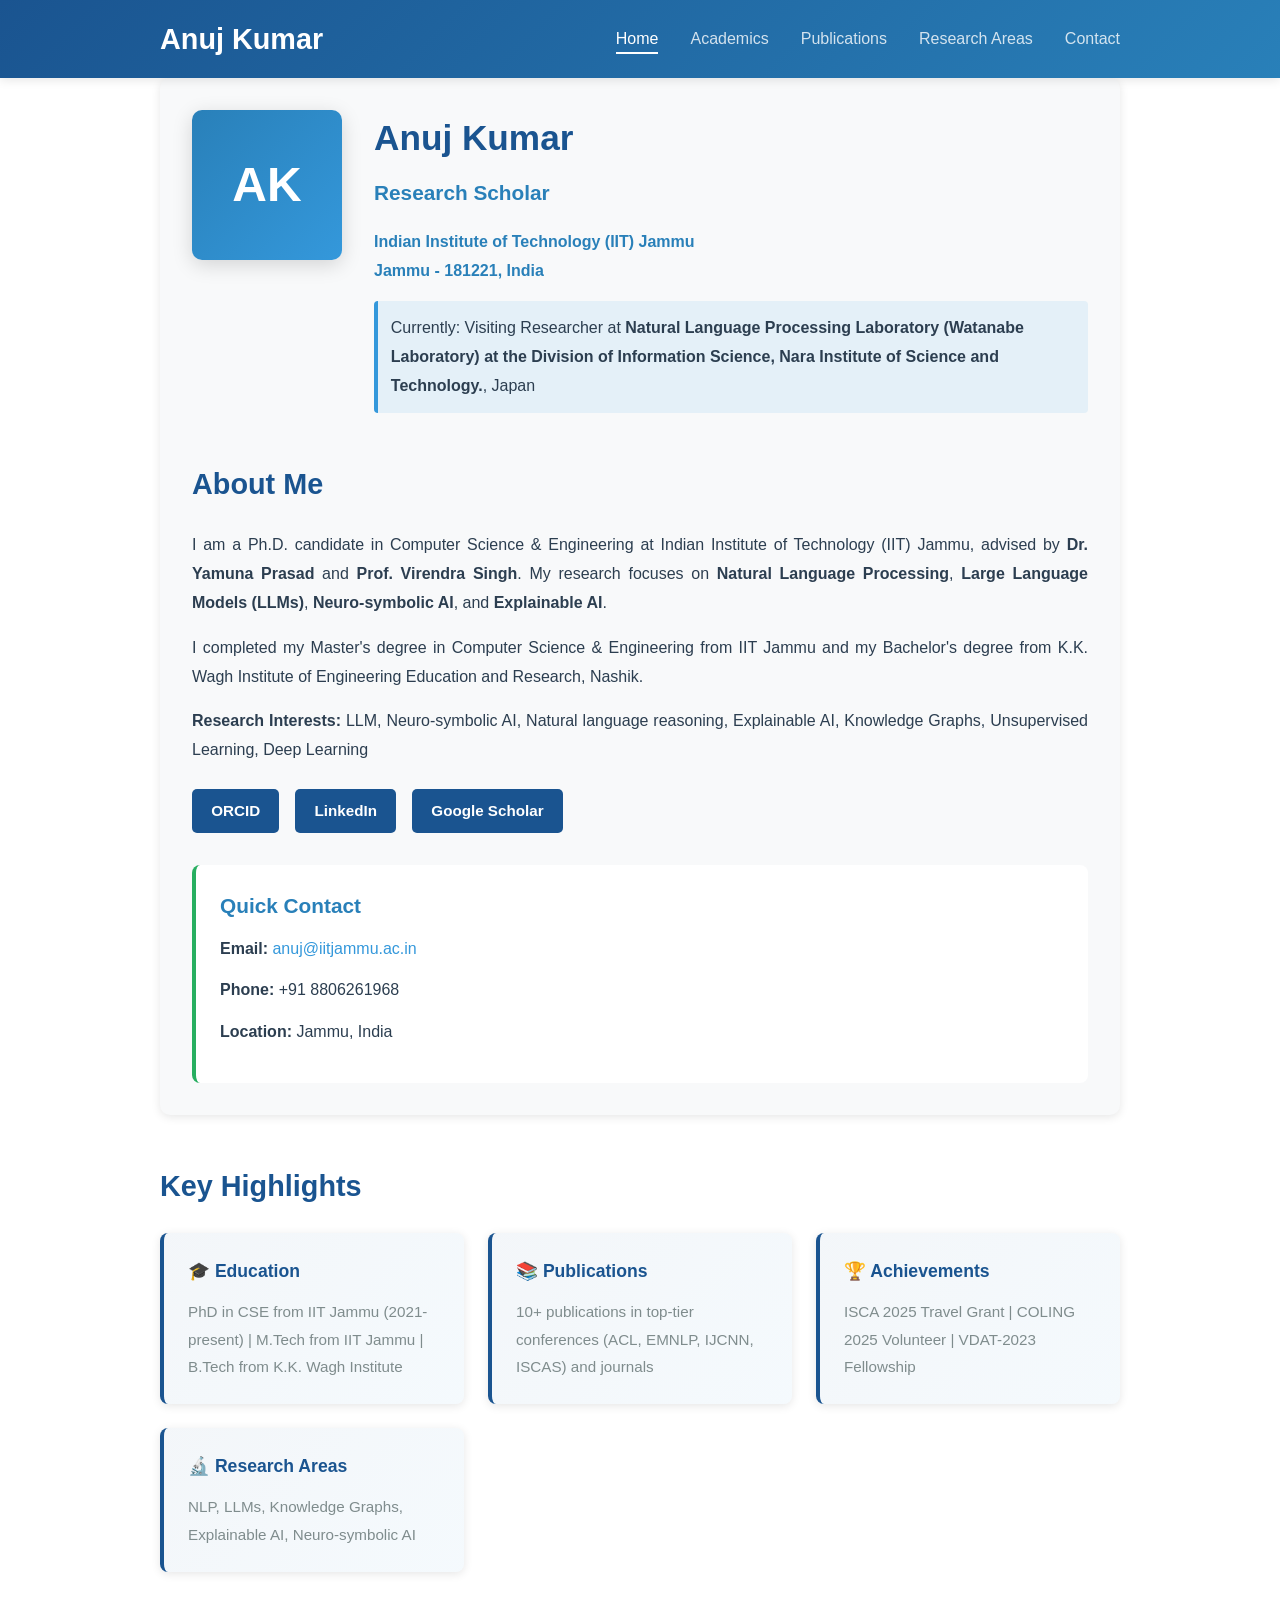
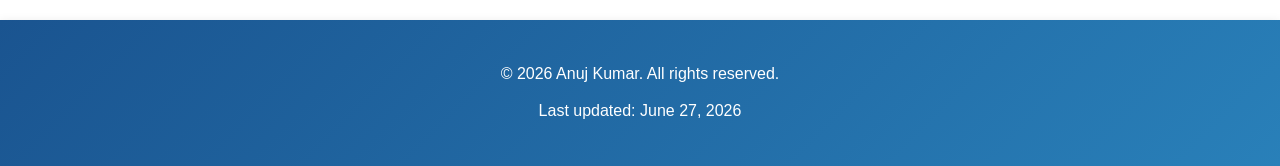
==== index.html @ 4290df76 "Rename nav labels and redesign Research Areas page with descriptive content - Rename Education → Aca" ====
<!DOCTYPE html>
<html lang="en">
<head>
    <meta charset="UTF-8">
    <meta name="viewport" content="width=device-width, initial-scale=1.0">
    <title>Anuj Kumar - Academic Portfolio</title>
    <link rel="stylesheet" href="style.css">
</head>
<body>
    <!-- Navigation -->
    <nav class="navbar">
        <div class="container">
            <div class="logo">Anuj Kumar</div>
            <ul class="nav-menu">
                <li><a href="index.html" class="active">Home</a></li>
                <li><a href="education.html">Academics</a></li>
                <li><a href="research.html">Publications</a></li>
                <li><a href="skills.html">Research Areas</a></li>
                <li><a href="contact.html">Contact</a></li>
            </ul>
            <div class="hamburger">
                <span></span>
                <span></span>
                <span></span>
            </div>
        </div>
    </nav>

    <!-- Main Content -->
    <main class="container">
        <section class="profile-section">
            <div class="profile-header">
                <div class="profile-image">
                    <div class="avatar-placeholder">AK</div>
                </div>
                <div class="profile-info">
                    <h1>Anuj Kumar</h1>
                    <p class="title">Research Scholar</p>
                    <p class="institution">
                        <strong>Indian Institute of Technology (IIT) Jammu</strong><br>
                        Jammu - 181221, India
                    </p>
                    <p class="current-position">
                        Currently: Visiting Researcher at <strong>Natural Language Processing Laboratory (Watanabe Laboratory) at the Division of Information Science, Nara Institute of Science and Technology.</strong>, Japan
                    </p>
                </div>
            </div>

            <div class="profile-bio">
                <h2>About Me</h2>
                <p>I am a Ph.D. candidate in Computer Science & Engineering at Indian Institute of Technology (IIT) Jammu, advised by <strong>Dr. Yamuna Prasad</strong> and <strong>Prof. Virendra Singh</strong>. My research focuses on <strong>Natural Language Processing</strong>, <strong>Large Language Models (LLMs)</strong>, <strong>Neuro-symbolic AI</strong>, and <strong>Explainable AI</strong>.</p>

                <p>I completed my Master's degree in Computer Science & Engineering from IIT Jammu and my Bachelor's degree from K.K. Wagh Institute of Engineering Education and Research, Nashik.</p>

                <p><strong>Research Interests:</strong> LLM, Neuro-symbolic AI, Natural language reasoning, Explainable AI, Knowledge Graphs, Unsupervised Learning, Deep Learning</p>

                <div class="social-links">
                    <a href="https://orcid.org/0000-0002-1785-370X" target="_blank" class="btn-link">
                        <strong>ORCID</strong>
                    </a>
                    <a href="https://www.linkedin.com/in/anujswami" target="_blank" class="btn-link">
                        <strong>LinkedIn</strong>
                    </a>
                    <a href="https://scholar.google.com/citations?view_op=list_works&hl=en&user=Bb7oU5AAAAAJ" target="_blank" class="btn-link">
                        <strong>Google Scholar</strong>
                    </a>
                </div>
            </div>

            <div class="contact-info">
                <h3>Quick Contact</h3>
                <p><strong>Email:</strong> <a href="mailto:anuj@iitjammu.ac.in">anuj@iitjammu.ac.in</a></p>
                <p><strong>Phone:</strong> +91 8806261968</p>
                <p><strong>Location:</strong> Jammu, India</p>
            </div>
        </section>

        <section class="highlights">
            <h2>Key Highlights</h2>
            <div class="highlight-grid">
                <div class="highlight-card">
                    <h4>🎓 Education</h4>
                    <p>PhD in CSE from IIT Jammu (2021-present) | M.Tech from IIT Jammu | B.Tech from K.K. Wagh Institute</p>
                </div>
                <div class="highlight-card">
                    <h4>📚 Publications</h4>
                    <p>10+ publications in top-tier conferences (ACL, EMNLP, IJCNN, ISCAS) and journals</p>
                </div>
                <div class="highlight-card">
                    <h4>🏆 Achievements</h4>
                    <p>ISCA 2025 Travel Grant | COLING 2025 Volunteer | VDAT-2023 Fellowship</p>
                </div>
                <div class="highlight-card">
                    <h4>🔬 Research Areas</h4>
                    <p>NLP, LLMs, Knowledge Graphs, Explainable AI, Neuro-symbolic AI</p>
                </div>
            </div>
        </section>
    </main>

    <!-- Footer -->
    <footer class="footer">
        <div class="container">
            <p>&copy; 2026 Anuj Kumar. All rights reserved.</p>
            <p>Last updated: June 27, 2026</p>
        </div>
    </footer>

    <script src="script.js"></script>
</body>
</html>
---- style.css ----
* {
    margin: 0;
    padding: 0;
    box-sizing: border-box;
}

:root {
    --primary-color: #1a5490;
    --secondary-color: #2980b9;
    --accent-color: #3498db;
    --success-color: #27ae60;
    --danger-color: #e74c3c;
    --light-bg: #f8f9fa;
    --border-color: #dee2e6;
    --text-dark: #2c3e50;
    --text-light: #7f8c8d;
    --shadow: 0 2px 10px rgba(0, 0, 0, 0.1);
    --shadow-lg: 0 5px 20px rgba(0, 0, 0, 0.15);
}

body {
    font-family: 'Segoe UI', Tahoma, Geneva, Verdana, sans-serif;
    line-height: 1.6;
    color: var(--text-dark);
    background-color: #ffffff;
}

.container {
    max-width: 1000px;
    margin: 0 auto;
    padding: 0 20px;
}

/* Navbar */
.navbar {
    background: linear-gradient(135deg, var(--primary-color), var(--secondary-color));
    color: white;
    padding: 1rem 0;
    box-shadow: var(--shadow);
    position: sticky;
    top: 0;
    z-index: 100;
}

.navbar .container {
    display: flex;
    justify-content: space-between;
    align-items: center;
}

.logo {
    font-size: 1.8rem;
    font-weight: bold;
    color: white;
    cursor: pointer;
}

.nav-menu {
    display: flex;
    list-style: none;
    gap: 2rem;
}

.nav-menu a {
    color: rgba(255, 255, 255, 0.8);
    text-decoration: none;
    transition: color 0.3s ease;
    font-weight: 500;
}

.nav-menu a:hover,
.nav-menu a.active {
    color: white;
    border-bottom: 2px solid white;
    padding-bottom: 0.3rem;
}

.hamburger {
    display: none;
    flex-direction: column;
    cursor: pointer;
}

.hamburger span {
    width: 25px;
    height: 3px;
    background: white;
    margin: 5px 0;
    transition: 0.3s;
}

/* Main Content */
main {
    padding: 3rem 0;
    min-height: 70vh;
}

h1 {
    font-size: 2.5rem;
    margin-bottom: 2rem;
    color: var(--primary-color);
    border-bottom: 3px solid var(--accent-color);
    padding-bottom: 1rem;
}

h2 {
    font-size: 1.8rem;
    margin: 2rem 0 1.5rem;
    color: var(--primary-color);
}

h3 {
    font-size: 1.3rem;
    color: var(--secondary-color);
    margin: 1rem 0 0.5rem;
}

p {
    margin: 0.8rem 0;
    line-height: 1.8;
}

/* Profile Section */
.profile-section {
    background: var(--light-bg);
    padding: 2rem;
    border-radius: 10px;
    margin-bottom: 2rem;
    box-shadow: var(--shadow);
}

.profile-header {
    display: flex;
    gap: 2rem;
    align-items: flex-start;
    margin-bottom: 2rem;
}

.profile-image {
    flex-shrink: 0;
}

.avatar-placeholder {
    width: 150px;
    height: 150px;
    background: linear-gradient(135deg, var(--secondary-color), var(--accent-color));
    border-radius: 10px;
    display: flex;
    align-items: center;
    justify-content: center;
    color: white;
    font-size: 3rem;
    font-weight: bold;
    box-shadow: var(--shadow-lg);
}

.profile-info {
    flex: 1;
}

.profile-info h1 {
    margin: 0;
    border: none;
    padding: 0;
    font-size: 2.2rem;
}

.title {
    font-size: 1.3rem;
    color: var(--secondary-color);
    font-weight: 600;
    margin: 0.5rem 0;
}

.institution {
    color: var(--text-light);
    margin: 1rem 0;
    line-height: 1.8;
}

.current-position {
    background: rgba(52, 152, 219, 0.1);
    padding: 0.8rem;
    border-left: 4px solid var(--accent-color);
    border-radius: 4px;
    margin: 1rem 0;
}

.profile-bio {
    margin: 2rem 0;
}

.profile-bio p {
    margin: 1rem 0;
    text-align: justify;
}

.social-links {
    display: flex;
    gap: 1rem;
    margin-top: 1.5rem;
    flex-wrap: wrap;
}

.btn-link {
    display: inline-block;
    background: var(--primary-color);
    color: white;
    padding: 0.6rem 1.2rem;
    text-decoration: none;
    border-radius: 5px;
    transition: all 0.3s ease;
    font-size: 0.95rem;
}

.btn-link:hover {
    background: var(--secondary-color);
    transform: translateY(-2px);
    box-shadow: var(--shadow);
}

.contact-info {
    background: white;
    padding: 1.5rem;
    border-radius: 8px;
    margin-top: 1.5rem;
    border-left: 4px solid var(--success-color);
}

.contact-info h3 {
    margin-top: 0;
}

.contact-info a {
    color: var(--accent-color);
    text-decoration: none;
}

.contact-info a:hover {
    text-decoration: underline;
}

/* Highlights Grid */
.highlights {
    margin: 3rem 0;
}

.highlight-grid {
    display: grid;
    grid-template-columns: repeat(auto-fit, minmax(250px, 1fr));
    gap: 1.5rem;
    margin: 1.5rem 0;
}

.highlight-card {
    background: linear-gradient(135deg, rgba(26, 84, 144, 0.05), rgba(52, 152, 219, 0.05));
    padding: 1.5rem;
    border-radius: 8px;
    border-left: 4px solid var(--primary-color);
    transition: all 0.3s ease;
    box-shadow: var(--shadow);
}

.highlight-card:hover {
    transform: translateY(-5px);
    box-shadow: var(--shadow-lg);
    border-left-color: var(--accent-color);
}

.highlight-card h4 {
    color: var(--primary-color);
    margin-bottom: 0.8rem;
    font-size: 1.1rem;
}

.highlight-card p {
    font-size: 0.95rem;
    color: var(--text-light);
    margin: 0;
}

/* Education Section */
.education-section {
    margin: 2rem 0;
}

.education-item {
    background: var(--light-bg);
    padding: 1.5rem;
    margin-bottom: 1.5rem;
    border-radius: 8px;
    border-left: 4px solid var(--accent-color);
    box-shadow: var(--shadow);
    transition: all 0.3s ease;
}

.education-item:hover {
    box-shadow: var(--shadow-lg);
    transform: translateX(5px);
}

.education-header {
    display: flex;
    justify-content: space-between;
    align-items: center;
    margin-bottom: 1rem;
    flex-wrap: wrap;
    gap: 1rem;
}

.education-header h3 {
    margin: 0;
}

.date {
    background: var(--primary-color);
    color: white;
    padding: 0.4rem 0.8rem;
    border-radius: 20px;
    font-size: 0.9rem;
    font-weight: 600;
}

.institution {
    color: var(--secondary-color);
    font-weight: 600;
    font-size: 1rem;
}

.department {
    color: var(--text-light);
    margin: 0.5rem 0;
}

.grade {
    background: rgba(39, 174, 96, 0.1);
    padding: 0.5rem;
    border-radius: 4px;
    color: var(--success-color);
    font-weight: 600;
}

.advisor-info,
.thesis-info {
    background: white;
    padding: 1rem;
    border-radius: 5px;
    margin-top: 1rem;
}

.thesis-info h4 {
    margin-top: 0;
    color: var(--primary-color);
}

.thesis-info ul {
    list-style-position: inside;
    color: var(--text-light);
}

.thesis-info li {
    margin: 0.5rem 0;
}

/* Publications Section */
.publication-item {
    background: var(--light-bg);
    padding: 1.5rem;
    margin-bottom: 1.5rem;
    border-radius: 8px;
    border-left: 4px solid var(--secondary-color);
    box-shadow: var(--shadow);
    transition: all 0.3s ease;
}

.publication-item:hover {
    box-shadow: var(--shadow-lg);
}

.pub-header {
    margin-bottom: 1rem;
}

.pub-header h3 {
    margin: 0 0 0.5rem 0;
    font-size: 1.1rem;
    color: var(--primary-color);
}

.pub-date {
    background: var(--accent-color);
    color: white;
    padding: 0.3rem 0.8rem;
    border-radius: 15px;
    font-size: 0.85rem;
    font-weight: 600;
    display: inline-block;
}

.publication-item p {
    margin: 0.5rem 0;
    font-size: 0.95rem;
}

.publication-item a {
    color: var(--accent-color);
    text-decoration: none;
    font-weight: 600;
}

.publication-item a:hover {
    text-decoration: underline;
}

/* Skills Section */
.skills-section {
    margin: 2rem 0;
}

.skill-category {
    margin: 2.5rem 0;
}

.skills-grid {
    display: grid;
    grid-template-columns: repeat(auto-fit, minmax(250px, 1fr));
    gap: 1.5rem;
    margin: 1.5rem 0;
}

.skill-item {
    background: var(--light-bg);
    padding: 1.5rem;
    border-radius: 8px;
    box-shadow: var(--shadow);
    transition: all 0.3s ease;
}

.skill-item:hover {
    box-shadow: var(--shadow-lg);
    transform: translateY(-5px);
}

.skill-item h3 {
    margin-top: 0;
    color: var(--primary-color);
    font-size: 1.1rem;
}

.skill-bar {
    height: 8px;
    background: var(--border-color);
    border-radius: 10px;
    overflow: hidden;
    margin: 0.8rem 0;
}

.skill-fill {
    height: 100%;
    background: linear-gradient(90deg, var(--primary-color), var(--accent-color));
    border-radius: 10px;
    transition: width 0.3s ease;
}

.skill-item p {
    font-size: 0.9rem;
    color: var(--text-light);
    margin: 0.5rem 0 0 0;
}

.specialization-grid {
    display: grid;
    grid-template-columns: repeat(auto-fit, minmax(280px, 1fr));
    gap: 1.5rem;
    margin: 1.5rem 0;
}

.spec-item {
    background: white;
    padding: 1.5rem;
    border-radius: 8px;
    border: 2px solid var(--border-color);
    box-shadow: var(--shadow);
    transition: all 0.3s ease;
}

.spec-item:hover {
    border-color: var(--accent-color);
    box-shadow: var(--shadow-lg);
}

.spec-item h3 {
    margin-top: 0;
    color: var(--secondary-color);
    font-size: 1rem;
}

.spec-item p {
    margin: 0.8rem 0;
    font-size: 0.9rem;
    color: var(--text-light);
}

/* Experience Section */
.experience-section,
.achievement-section {
    margin: 2rem 0;
}

.experience-item {
    background: var(--light-bg);
    padding: 1.5rem;
    margin-bottom: 1.5rem;
    border-radius: 8px;
    border-left: 4px solid var(--success-color);
    box-shadow: var(--shadow);
    transition: all 0.3s ease;
}

.experience-item:hover {
    transform: translateX(5px);
    box-shadow: var(--shadow-lg);
}

.exp-header {
    display: flex;
    justify-content: space-between;
    align-items: center;
    margin-bottom: 0.8rem;
    flex-wrap: wrap;
    gap: 1rem;
}

.exp-header h3 {
    margin: 0;
}

.organization {
    color: var(--secondary-color);
    font-weight: 600;
    margin: 0.5rem 0;
}

.role {
    color: var(--text-light);
    font-size: 0.95rem;
    margin: 0.5rem 0;
}

/* Contact Section */
.contact-section {
    margin: 2rem 0;
}

.contact-card {
    background: linear-gradient(135deg, var(--primary-color), var(--secondary-color));
    color: white;
    padding: 2rem;
    border-radius: 10px;
    text-align: center;
    margin-bottom: 2rem;
    box-shadow: var(--shadow-lg);
}

.contact-card h2 {
    color: white;
    margin-top: 0;
    font-size: 2rem;
}

.contact-card p {
    margin: 1rem 0;
    font-size: 1.1rem;
}

.contact-details {
    display: grid;
    grid-template-columns: repeat(auto-fit, minmax(250px, 1fr));
    gap: 2rem;
    margin: 2rem 0;
}

.contact-item {
    background: var(--light-bg);
    padding: 1.5rem;
    border-radius: 8px;
    border-top: 4px solid var(--accent-color);
    box-shadow: var(--shadow);
    text-align: center;
}

.contact-item h3 {
    margin-top: 0;
    color: var(--primary-color);
}

.contact-item p {
    margin: 0.5rem 0;
}

.label {
    color: var(--text-light);
    font-size: 0.9rem;
    font-style: italic;
}

/* Social Section */
.social-section {
    margin: 2rem 0;
}

.social-links-large {
    display: grid;
    grid-template-columns: repeat(auto-fit, minmax(200px, 1fr));
    gap: 1.5rem;
    margin: 1.5rem 0;
}

.social-btn {
    display: flex;
    flex-direction: column;
    align-items: center;
    justify-content: center;
    padding: 1.5rem;
    border-radius: 10px;
    text-decoration: none;
    color: white;
    transition: all 0.3s ease;
    box-shadow: var(--shadow);
    font-weight: 600;
    min-height: 140px;
}

.social-btn span {
    font-size: 1.2rem;
    margin-bottom: 0.5rem;
}

.social-btn p {
    font-size: 0.85rem;
    margin: 0;
    opacity: 0.9;
}

.linkedin {
    background: linear-gradient(135deg, #0077B5, #0A66C2);
}

.scholar {
    background: linear-gradient(135deg, #4285F4, #34A853);
}

.orcid {
    background: linear-gradient(135deg, #A6CE39, #6DB33F);
}

.social-btn:hover {
    transform: translateY(-5px);
    box-shadow: var(--shadow-lg);
}

/* Quick Links */
.links-grid {
    display: grid;
    grid-template-columns: repeat(auto-fit, minmax(150px, 1fr));
    gap: 1rem;
}

.quick-link {
    display: inline-block;
    padding: 0.8rem 1.5rem;
    background: var(--light-bg);
    color: var(--primary-color);
    text-decoration: none;
    border-radius: 5px;
    border: 2px solid var(--border-color);
    transition: all 0.3s ease;
    text-align: center;
    font-weight: 600;
}

.quick-link:hover {
    background: var(--primary-color);
    color: white;
    border-color: var(--primary-color);
    transform: translateY(-2px);
}

.quick-link.external::after {
    content: ' ↗';
}

/* Lists */
.achievements-list {
    list-style-position: inside;
    margin: 1.5rem 0;
}

.achievements-list li {
    margin: 1rem 0;
    line-height: 1.8;
    color: var(--text-dark);
}

/* Footer */
.footer {
    background: linear-gradient(135deg, var(--primary-color), var(--secondary-color));
    color: white;
    text-align: center;
    padding: 2rem;
    margin-top: 3rem;
    box-shadow: var(--shadow);
}

.footer p {
    margin: 0.5rem 0;
}

/* Responsive Design */
@media (max-width: 768px) {
    .hamburger {
        display: flex;
    }

    .nav-menu {
        display: none;
        position: absolute;
        top: 60px;
        left: 0;
        width: 100%;
        background: var(--primary-color);
        flex-direction: column;
        gap: 0;
        padding: 1rem 0;
    }

    .nav-menu.active {
        display: flex;
    }

    .nav-menu li {
        padding: 1rem 2rem;
        border-bottom: 1px solid rgba(255, 255, 255, 0.1);
    }

    .nav-menu a {
        display: block;
    }

    h1 {
        font-size: 2rem;
    }

    h2 {
        font-size: 1.5rem;
    }

    .profile-header {
        flex-direction: column;
        align-items: center;
        text-align: center;
    }

    .avatar-placeholder {
        width: 120px;
        height: 120px;
    }

    .profile-info h1 {
        font-size: 1.8rem;
    }

    .education-header,
    .exp-header {
        flex-direction: column;
        align-items: flex-start;
    }

    .skills-grid,
    .highlight-grid,
    .contact-details,
    .specialization-grid,
    .social-links-large {
        grid-template-columns: 1fr;
    }

    .social-links {
        flex-direction: column;
        align-items: stretch;
    }

    .btn-link {
        text-align: center;
    }

    main {
        padding: 2rem 0;
    }
}

@media (max-width: 480px) {
    .navbar .container {
        flex-direction: column;
    }

    .logo {
        margin-bottom: 1rem;
    }

    h1 {
        font-size: 1.5rem;
    }

    h2 {
        font-size: 1.2rem;
    }

    .profile-section,
    .education-item,
    .publication-item,
    .skill-item,
    .contact-item {
        padding: 1rem;
    }

    .container {
        padding: 0 15px;
    }
}
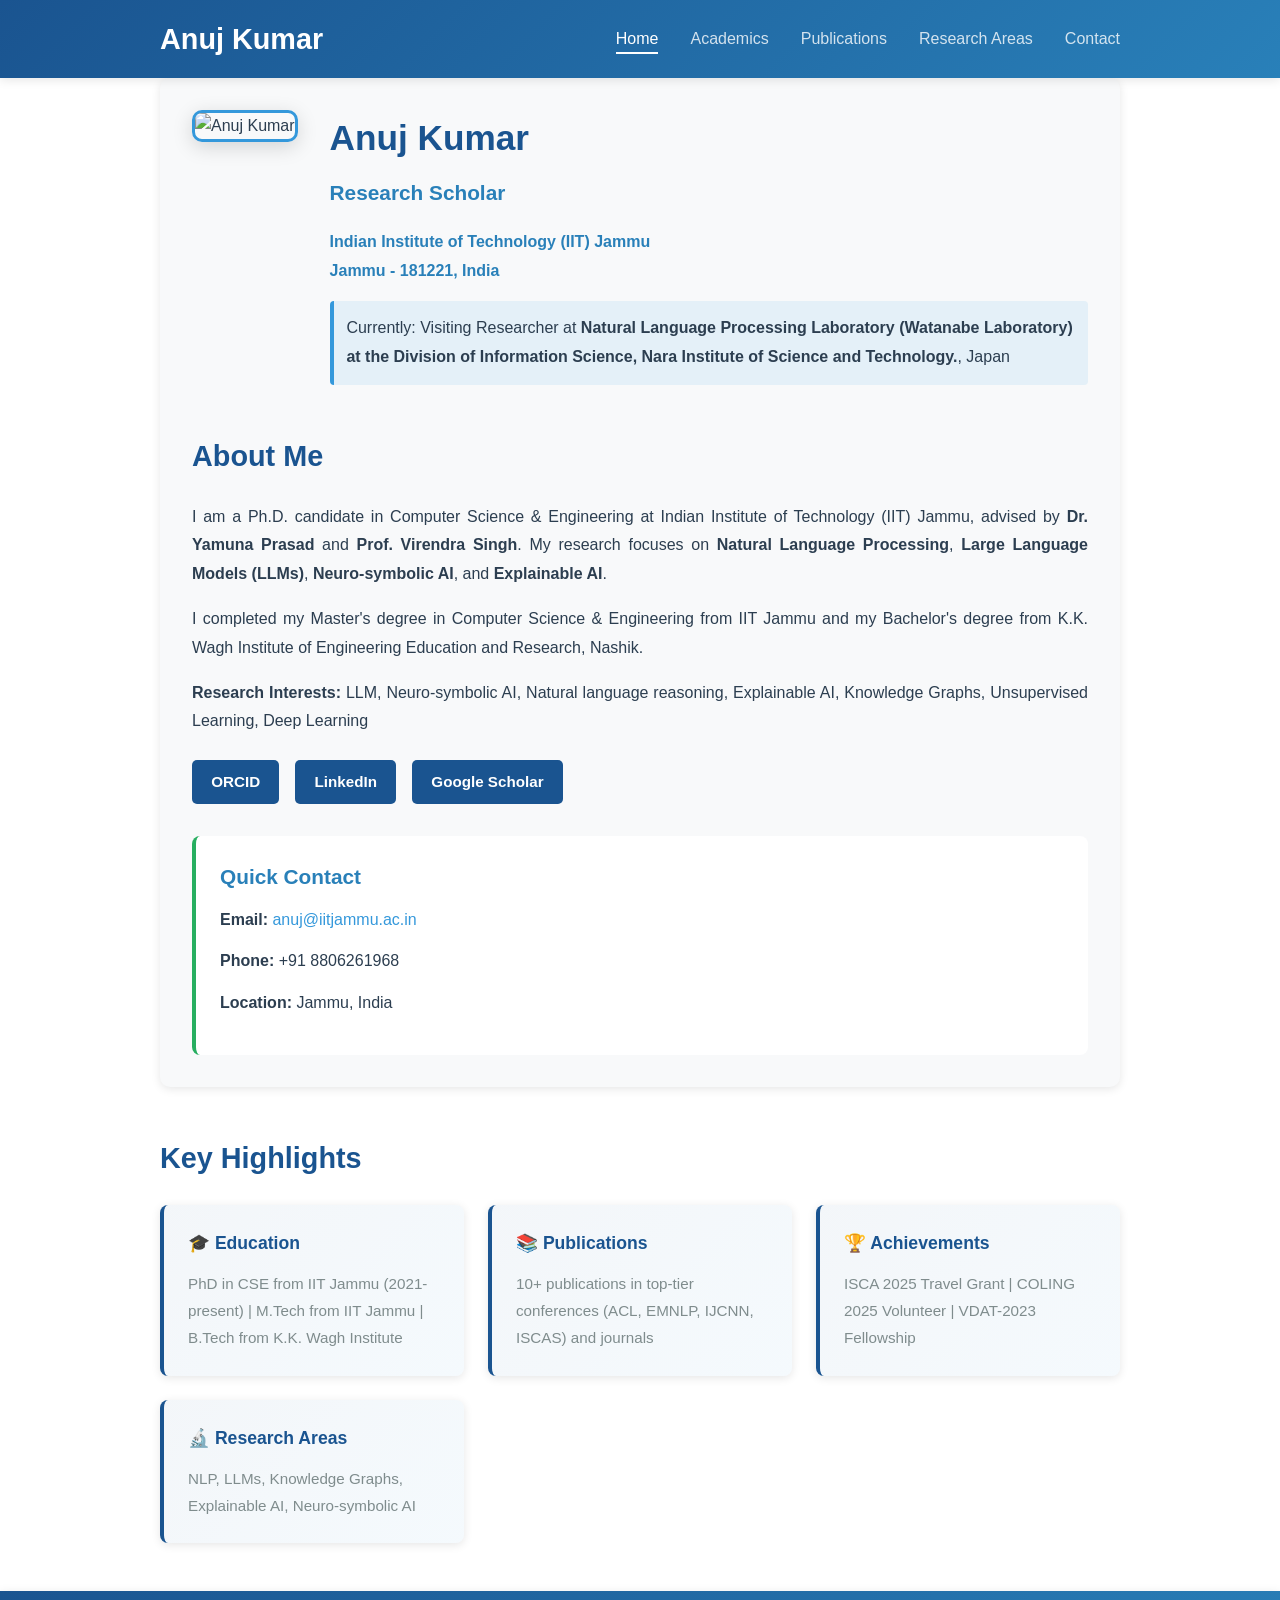
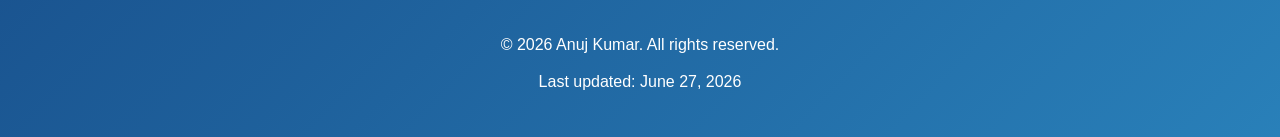
==== commit c70c690d: "Add research map diagram and profile photo - Add SVG hub-and-spoke diagram to Research Areas page sh" ====
--- a/index.html
+++ b/index.html
@@ -31,7 +31,7 @@
         <section class="profile-section">
             <div class="profile-header">
                 <div class="profile-image">
-                    <div class="avatar-placeholder">AK</div>
+                    <img src="111.jpg.png" alt="Anuj Kumar" class="profile-photo">
                 </div>
                 <div class="profile-info">
                     <h1>Anuj Kumar</h1>
--- a/style.css
+++ b/style.css
@@ -154,6 +154,16 @@
     box-shadow: var(--shadow-lg);
 }
 
+.profile-photo {
+    width: 150px;
+    height: 150px;
+    object-fit: cover;
+    object-position: center top;
+    border-radius: 10px;
+    box-shadow: var(--shadow-lg);
+    border: 3px solid var(--accent-color);
+}
+
 .profile-info {
     flex: 1;
 }
@@ -360,6 +370,66 @@
 
 .thesis-info li {
     margin: 0.5rem 0;
+}
+
+/* Research Areas Diagram */
+.diagram-section {
+    background: var(--light-bg);
+    border-radius: 10px;
+    padding: 1.5rem 2rem 1rem;
+    margin-bottom: 2.5rem;
+    box-shadow: var(--shadow);
+}
+
+.diagram-intro {
+    color: var(--text-light);
+    margin: 0.5rem 0 1rem;
+    font-size: 0.95rem;
+}
+
+.diagram-container {
+    overflow-x: auto;
+    margin: 0.5rem 0;
+}
+
+.diagram-legend {
+    font-size: 0.82rem;
+    color: var(--text-light);
+    text-align: center;
+    margin-top: 0.5rem;
+}
+
+/* Research Area Items */
+.research-area-section {
+    margin-top: 0;
+}
+
+.research-area-item {
+    background: white;
+    border-left: 4px solid var(--primary-color);
+    padding: 1.5rem 1.8rem;
+    margin-bottom: 1.8rem;
+    border-radius: 0 8px 8px 0;
+    box-shadow: var(--shadow);
+    transition: box-shadow 0.2s ease, transform 0.2s ease;
+}
+
+.research-area-item:hover {
+    box-shadow: var(--shadow-lg);
+    transform: translateX(4px);
+}
+
+.research-area-item h2 {
+    margin-top: 0;
+    margin-bottom: 0.7rem;
+    font-size: 1.35rem;
+    color: var(--primary-color);
+}
+
+.research-area-item p {
+    margin: 0;
+    line-height: 1.8;
+    text-align: justify;
 }
 
 /* Publications Section */
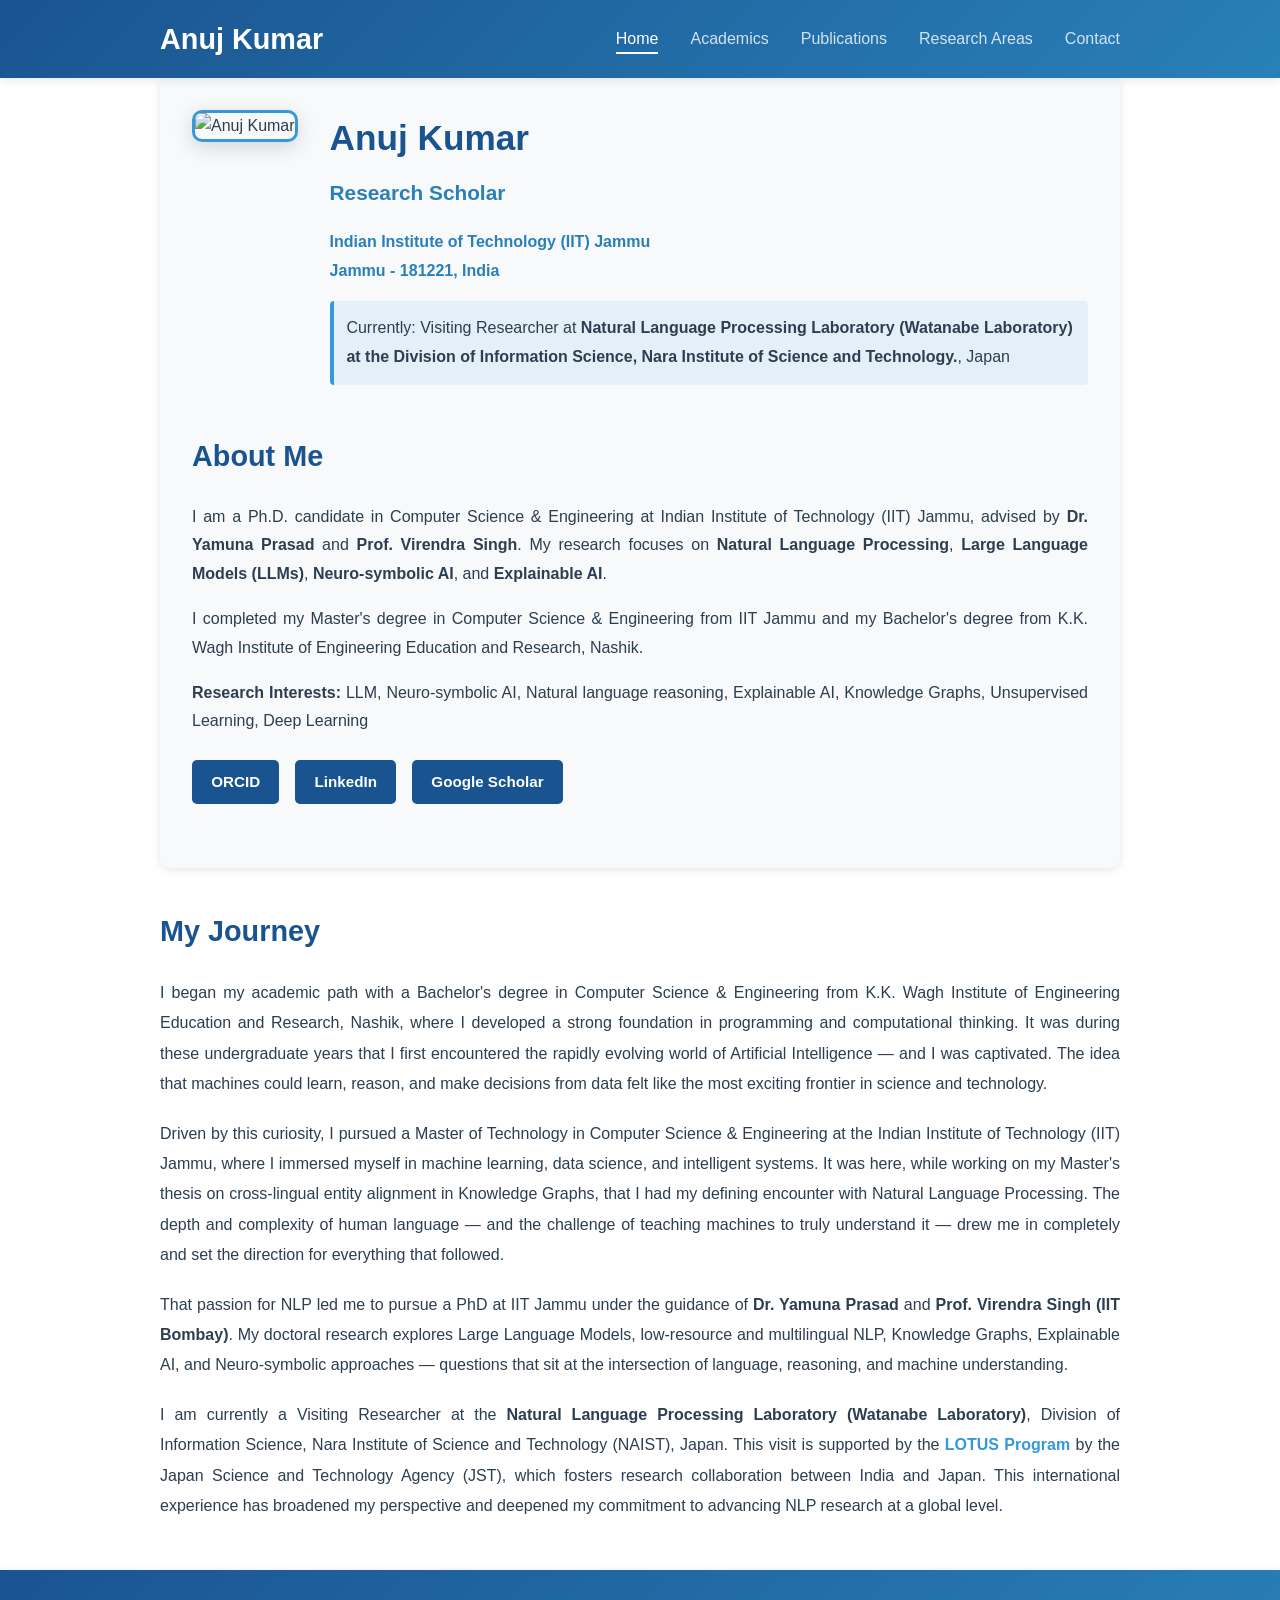
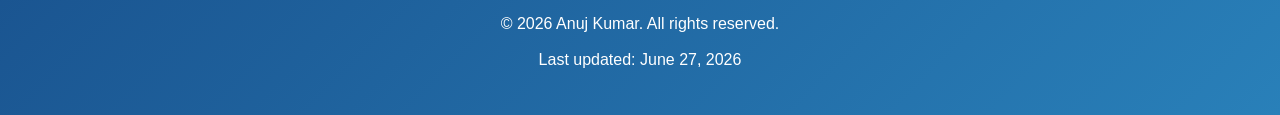
==== commit 8b4fa155: "Replace Quick Contact and Key Highlights with personal journey narrative - Remove contact info box a" ====
--- a/index.html
+++ b/index.html
@@ -3,7 +3,17 @@
 <head>
     <meta charset="UTF-8">
     <meta name="viewport" content="width=device-width, initial-scale=1.0">
-    <title>Anuj Kumar - Academic Portfolio</title>
+    <title>Anuj Kumar - Academic Portfolio | IIT Jammu</title>
+    <meta name="description" content="Anuj Kumar is a PhD researcher at IIT Jammu and Visiting Researcher at NAIST, Japan. His research focuses on NLP, Large Language Models, Knowledge Graphs, and Explainable AI.">
+    <meta name="keywords" content="Anuj Kumar, IIT Jammu, NLP, Natural Language Processing, Large Language Models, LLM, Knowledge Graphs, Explainable AI, Neuro-symbolic AI, AMR Parser, UMR Parser, PhD researcher, NAIST, ACL, EMNLP">
+    <meta name="author" content="Anuj Kumar">
+    <meta name="robots" content="index, follow">
+    <meta property="og:title" content="Anuj Kumar – Academic Portfolio | IIT Jammu">
+    <meta property="og:description" content="PhD researcher at IIT Jammu specialising in NLP, LLMs, Knowledge Graphs, and Explainable AI. Visiting Researcher at NAIST, Japan.">
+    <meta property="og:type" content="website">
+    <meta property="og:url" content="https://anuj0405.github.io/anujkumar-portfolio/">
+    <meta property="og:image" content="https://anuj0405.github.io/anujkumar-portfolio/111.jpg.png">
+    <link rel="canonical" href="https://anuj0405.github.io/anujkumar-portfolio/">
     <link rel="stylesheet" href="style.css">
 </head>
 <body>
@@ -58,7 +68,7 @@
                     <a href="https://orcid.org/0000-0002-1785-370X" target="_blank" class="btn-link">
                         <strong>ORCID</strong>
                     </a>
-                    <a href="https://www.linkedin.com/in/anujswami" target="_blank" class="btn-link">
+                    <a href="https://www.linkedin.com/in/anuj-iitjammu/" target="_blank" class="btn-link">
                         <strong>LinkedIn</strong>
                     </a>
                     <a href="https://scholar.google.com/citations?view_op=list_works&hl=en&user=Bb7oU5AAAAAJ" target="_blank" class="btn-link">
@@ -67,34 +77,17 @@
                 </div>
             </div>
 
-            <div class="contact-info">
-                <h3>Quick Contact</h3>
-                <p><strong>Email:</strong> <a href="mailto:anuj@iitjammu.ac.in">anuj@iitjammu.ac.in</a></p>
-                <p><strong>Phone:</strong> +91 8806261968</p>
-                <p><strong>Location:</strong> Jammu, India</p>
-            </div>
         </section>
 
-        <section class="highlights">
-            <h2>Key Highlights</h2>
-            <div class="highlight-grid">
-                <div class="highlight-card">
-                    <h4>🎓 Education</h4>
-                    <p>PhD in CSE from IIT Jammu (2021-present) | M.Tech from IIT Jammu | B.Tech from K.K. Wagh Institute</p>
-                </div>
-                <div class="highlight-card">
-                    <h4>📚 Publications</h4>
-                    <p>10+ publications in top-tier conferences (ACL, EMNLP, IJCNN, ISCAS) and journals</p>
-                </div>
-                <div class="highlight-card">
-                    <h4>🏆 Achievements</h4>
-                    <p>ISCA 2025 Travel Grant | COLING 2025 Volunteer | VDAT-2023 Fellowship</p>
-                </div>
-                <div class="highlight-card">
-                    <h4>🔬 Research Areas</h4>
-                    <p>NLP, LLMs, Knowledge Graphs, Explainable AI, Neuro-symbolic AI</p>
-                </div>
-            </div>
+        <section class="journey-section">
+            <h2>My Journey</h2>
+            <p>I began my academic path with a Bachelor's degree in Computer Science & Engineering from K.K. Wagh Institute of Engineering Education and Research, Nashik, where I developed a strong foundation in programming and computational thinking. It was during these undergraduate years that I first encountered the rapidly evolving world of Artificial Intelligence — and I was captivated. The idea that machines could learn, reason, and make decisions from data felt like the most exciting frontier in science and technology.</p>
+
+            <p>Driven by this curiosity, I pursued a Master of Technology in Computer Science & Engineering at the Indian Institute of Technology (IIT) Jammu, where I immersed myself in machine learning, data science, and intelligent systems. It was here, while working on my Master's thesis on cross-lingual entity alignment in Knowledge Graphs, that I had my defining encounter with Natural Language Processing. The depth and complexity of human language — and the challenge of teaching machines to truly understand it — drew me in completely and set the direction for everything that followed.</p>
+
+            <p>That passion for NLP led me to pursue a PhD at IIT Jammu under the guidance of <strong>Dr. Yamuna Prasad</strong> and <strong>Prof. Virendra Singh (IIT Bombay)</strong>. My doctoral research explores Large Language Models, low-resource and multilingual NLP, Knowledge Graphs, Explainable AI, and Neuro-symbolic approaches — questions that sit at the intersection of language, reasoning, and machine understanding.</p>
+
+            <p>I am currently a Visiting Researcher at the <strong>Natural Language Processing Laboratory (Watanabe Laboratory)</strong>, Division of Information Science, Nara Institute of Science and Technology (NAIST), Japan. This visit is supported by the <a href="https://www.jst.go.jp/program/india/en/" target="_blank"><strong>LOTUS Program</strong></a> by the Japan Science and Technology Agency (JST), which fosters research collaboration between India and Japan. This international experience has broadened my perspective and deepened my commitment to advancing NLP research at a global level.</p>
         </section>
     </main>
 
--- a/style.css
+++ b/style.css
@@ -372,6 +372,27 @@
     margin: 0.5rem 0;
 }
 
+/* Journey Section */
+.journey-section {
+    margin: 2.5rem 0;
+}
+
+.journey-section p {
+    text-align: justify;
+    line-height: 1.9;
+    margin-bottom: 1.2rem;
+    color: var(--text-dark);
+}
+
+.journey-section a {
+    color: var(--accent-color);
+    text-decoration: none;
+}
+
+.journey-section a:hover {
+    text-decoration: underline;
+}
+
 /* Research Areas Diagram */
 .diagram-section {
     background: var(--light-bg);
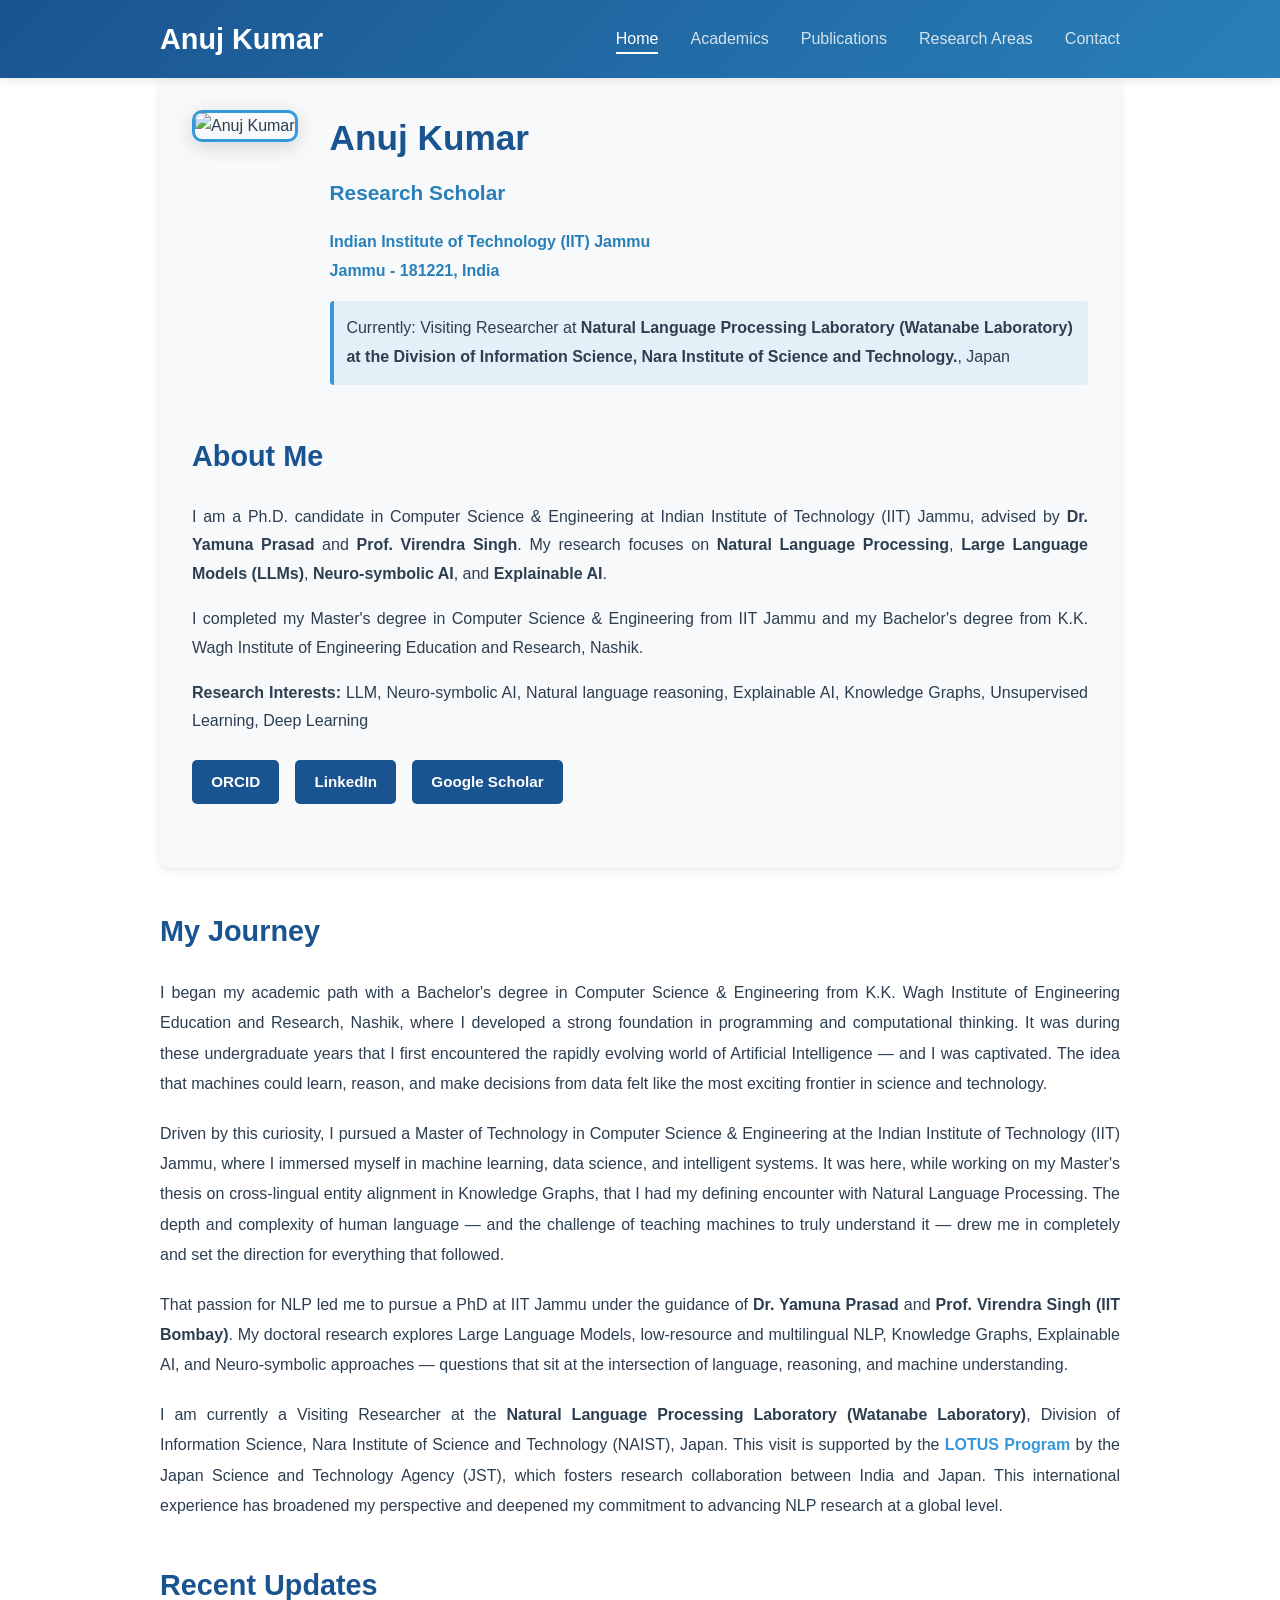
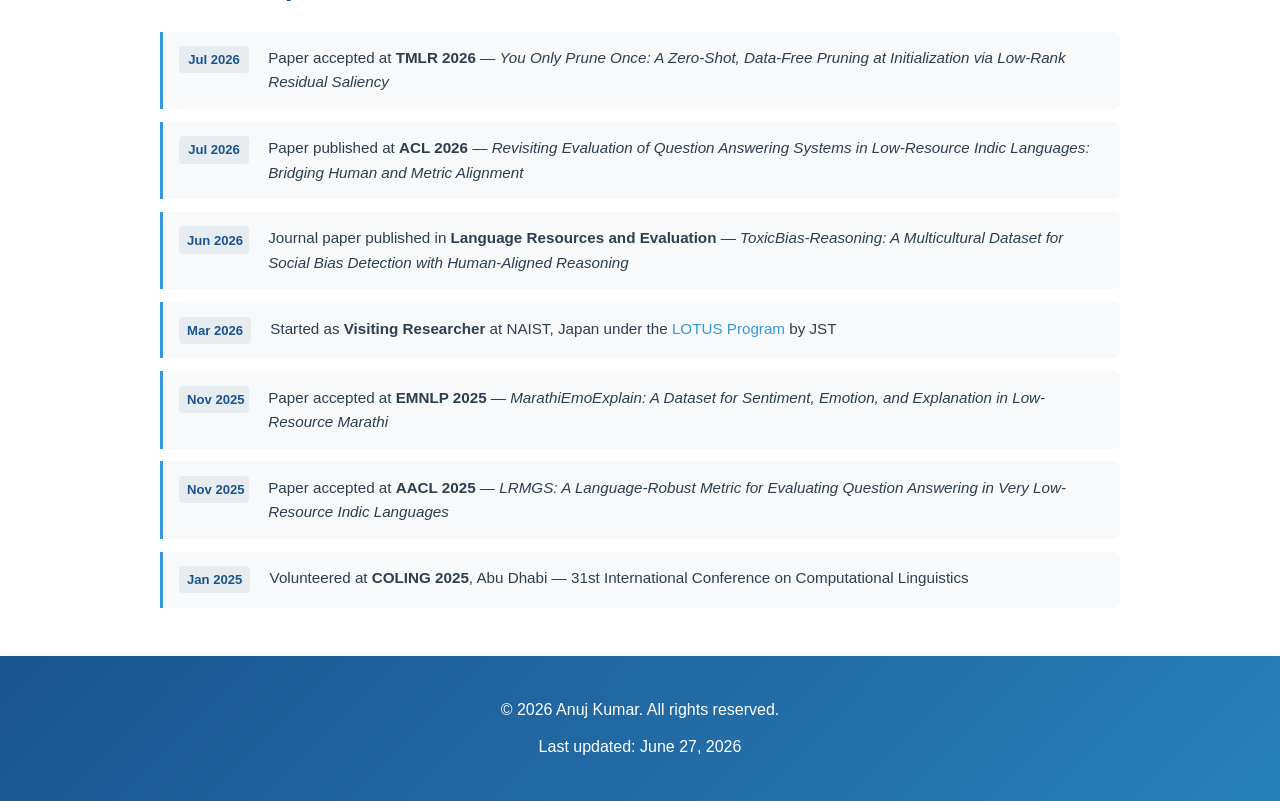
==== commit 78b2715a: "Add Recent Updates news section to home page Co-Authored-By: Claude Opus 4.8 <noreply@anthropic.com>" ====
--- a/index.html
+++ b/index.html
@@ -89,6 +89,40 @@
 
             <p>I am currently a Visiting Researcher at the <strong>Natural Language Processing Laboratory (Watanabe Laboratory)</strong>, Division of Information Science, Nara Institute of Science and Technology (NAIST), Japan. This visit is supported by the <a href="https://www.jst.go.jp/program/india/en/" target="_blank"><strong>LOTUS Program</strong></a> by the Japan Science and Technology Agency (JST), which fosters research collaboration between India and Japan. This international experience has broadened my perspective and deepened my commitment to advancing NLP research at a global level.</p>
         </section>
+
+        <section class="news-section">
+            <h2>Recent Updates</h2>
+            <ul class="news-list">
+                <li class="news-item">
+                    <span class="news-date">Jul 2026</span>
+                    <span class="news-text">Paper accepted at <strong>TMLR 2026</strong> — <em>You Only Prune Once: A Zero-Shot, Data-Free Pruning at Initialization via Low-Rank Residual Saliency</em></span>
+                </li>
+                <li class="news-item">
+                    <span class="news-date">Jul 2026</span>
+                    <span class="news-text">Paper published at <strong>ACL 2026</strong> — <em>Revisiting Evaluation of Question Answering Systems in Low-Resource Indic Languages: Bridging Human and Metric Alignment</em></span>
+                </li>
+                <li class="news-item">
+                    <span class="news-date">Jun 2026</span>
+                    <span class="news-text">Journal paper published in <strong>Language Resources and Evaluation</strong> — <em>ToxicBias-Reasoning: A Multicultural Dataset for Social Bias Detection with Human-Aligned Reasoning</em></span>
+                </li>
+                <li class="news-item">
+                    <span class="news-date">Mar 2026</span>
+                    <span class="news-text">Started as <strong>Visiting Researcher</strong> at NAIST, Japan under the <a href="https://www.jst.go.jp/program/india/en/" target="_blank">LOTUS Program</a> by JST</span>
+                </li>
+                <li class="news-item">
+                    <span class="news-date">Nov 2025</span>
+                    <span class="news-text">Paper accepted at <strong>EMNLP 2025</strong> — <em>MarathiEmoExplain: A Dataset for Sentiment, Emotion, and Explanation in Low-Resource Marathi</em></span>
+                </li>
+                <li class="news-item">
+                    <span class="news-date">Nov 2025</span>
+                    <span class="news-text">Paper accepted at <strong>AACL 2025</strong> — <em>LRMGS: A Language-Robust Metric for Evaluating Question Answering in Very Low-Resource Indic Languages</em></span>
+                </li>
+                <li class="news-item">
+                    <span class="news-date">Jan 2025</span>
+                    <span class="news-text">Volunteered at <strong>COLING 2025</strong>, Abu Dhabi — 31st International Conference on Computational Linguistics</span>
+                </li>
+            </ul>
+        </section>
     </main>
 
     <!-- Footer -->
--- a/style.css
+++ b/style.css
@@ -372,6 +372,62 @@
     margin: 0.5rem 0;
 }
 
+/* News / Recent Updates Section */
+.news-section {
+    margin: 2.5rem 0;
+}
+
+.news-list {
+    list-style: none;
+    padding: 0;
+    margin-top: 1rem;
+}
+
+.news-item {
+    display: flex;
+    gap: 1.2rem;
+    align-items: flex-start;
+    padding: 0.9rem 1rem;
+    border-left: 3px solid var(--accent-color);
+    margin-bottom: 0.8rem;
+    background: var(--light-bg);
+    border-radius: 0 6px 6px 0;
+    transition: background 0.2s ease, border-color 0.2s ease;
+}
+
+.news-item:hover {
+    background: rgba(52, 152, 219, 0.07);
+    border-left-color: var(--primary-color);
+}
+
+.news-date {
+    min-width: 70px;
+    font-size: 0.82rem;
+    font-weight: 700;
+    color: var(--primary-color);
+    background: rgba(26, 84, 144, 0.08);
+    padding: 0.2rem 0.5rem;
+    border-radius: 4px;
+    text-align: center;
+    height: fit-content;
+    white-space: nowrap;
+}
+
+.news-text {
+    font-size: 0.95rem;
+    line-height: 1.6;
+    color: var(--text-dark);
+}
+
+.news-text a {
+    color: var(--accent-color);
+    text-decoration: none;
+}
+
+.news-text a:hover {
+    text-decoration: underline;
+}
+
 /* Journey Section */
 .journey-section {
     margin: 2.5rem 0;
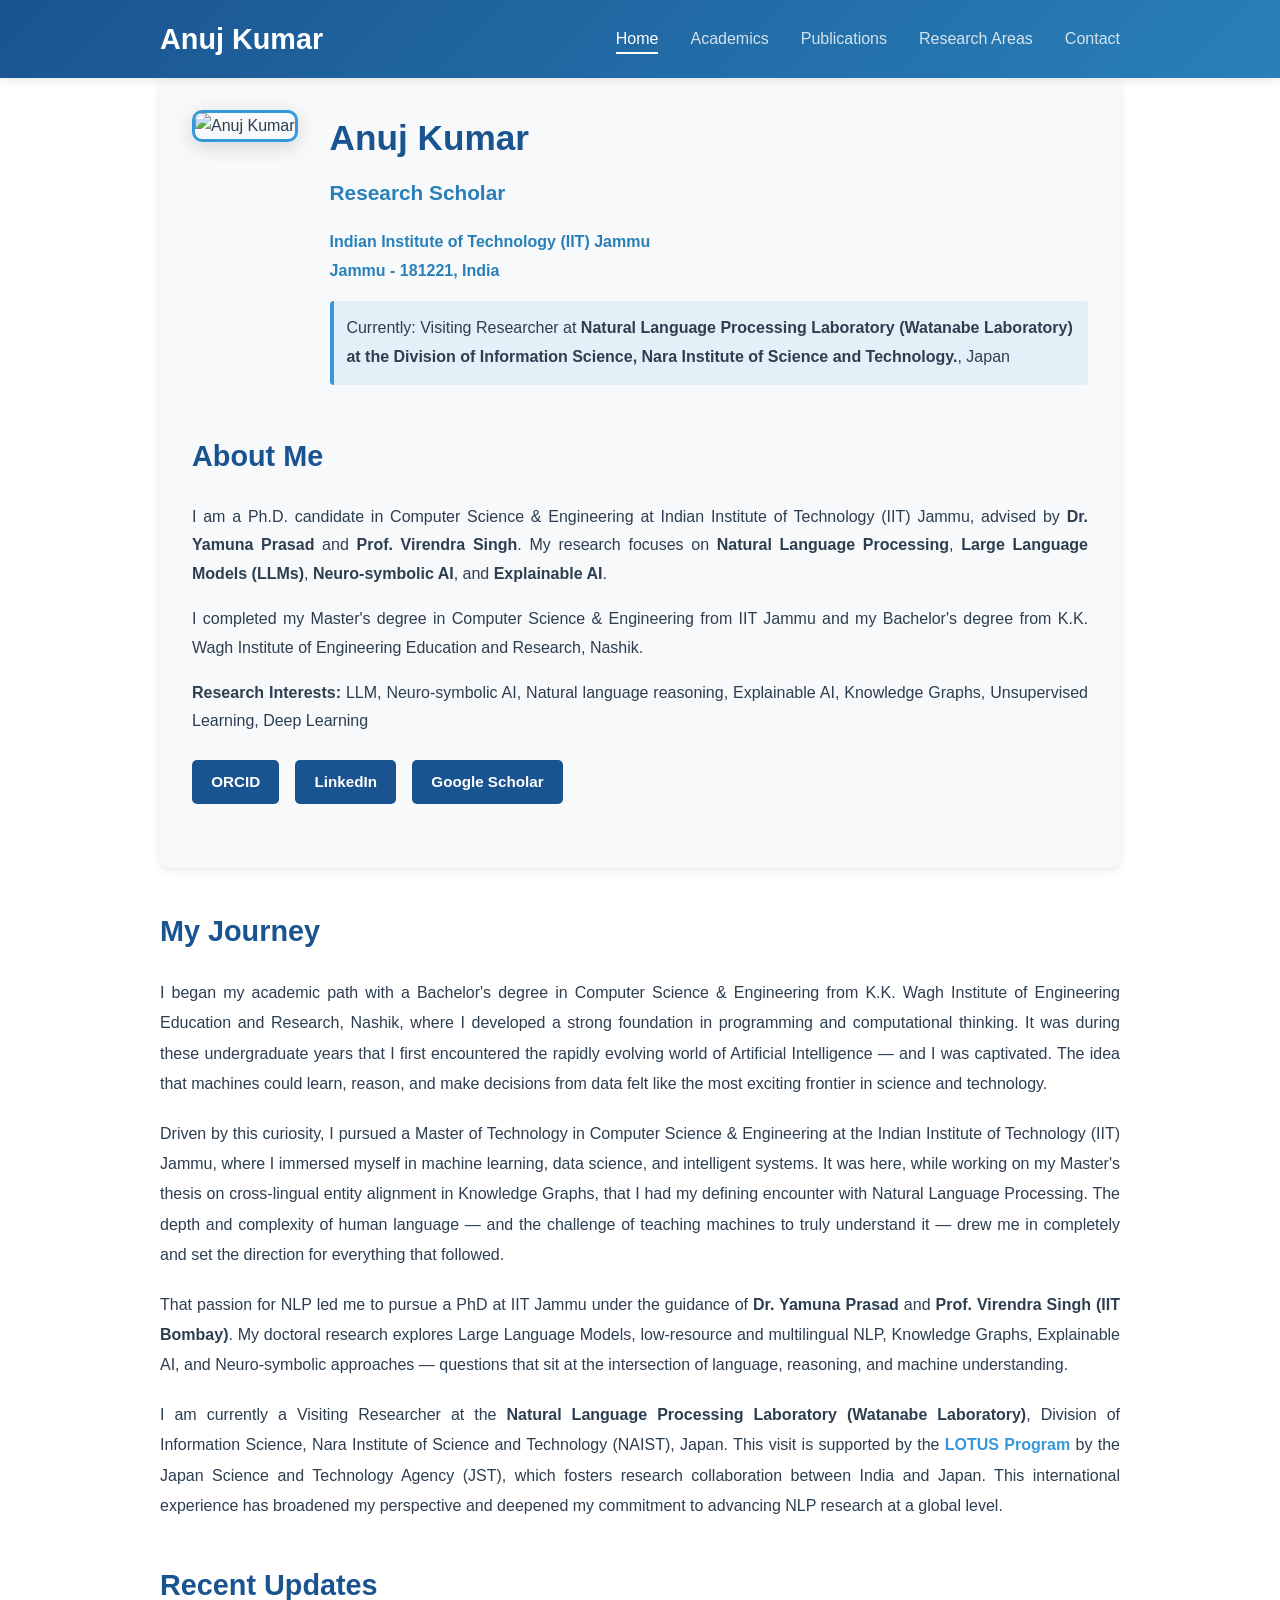
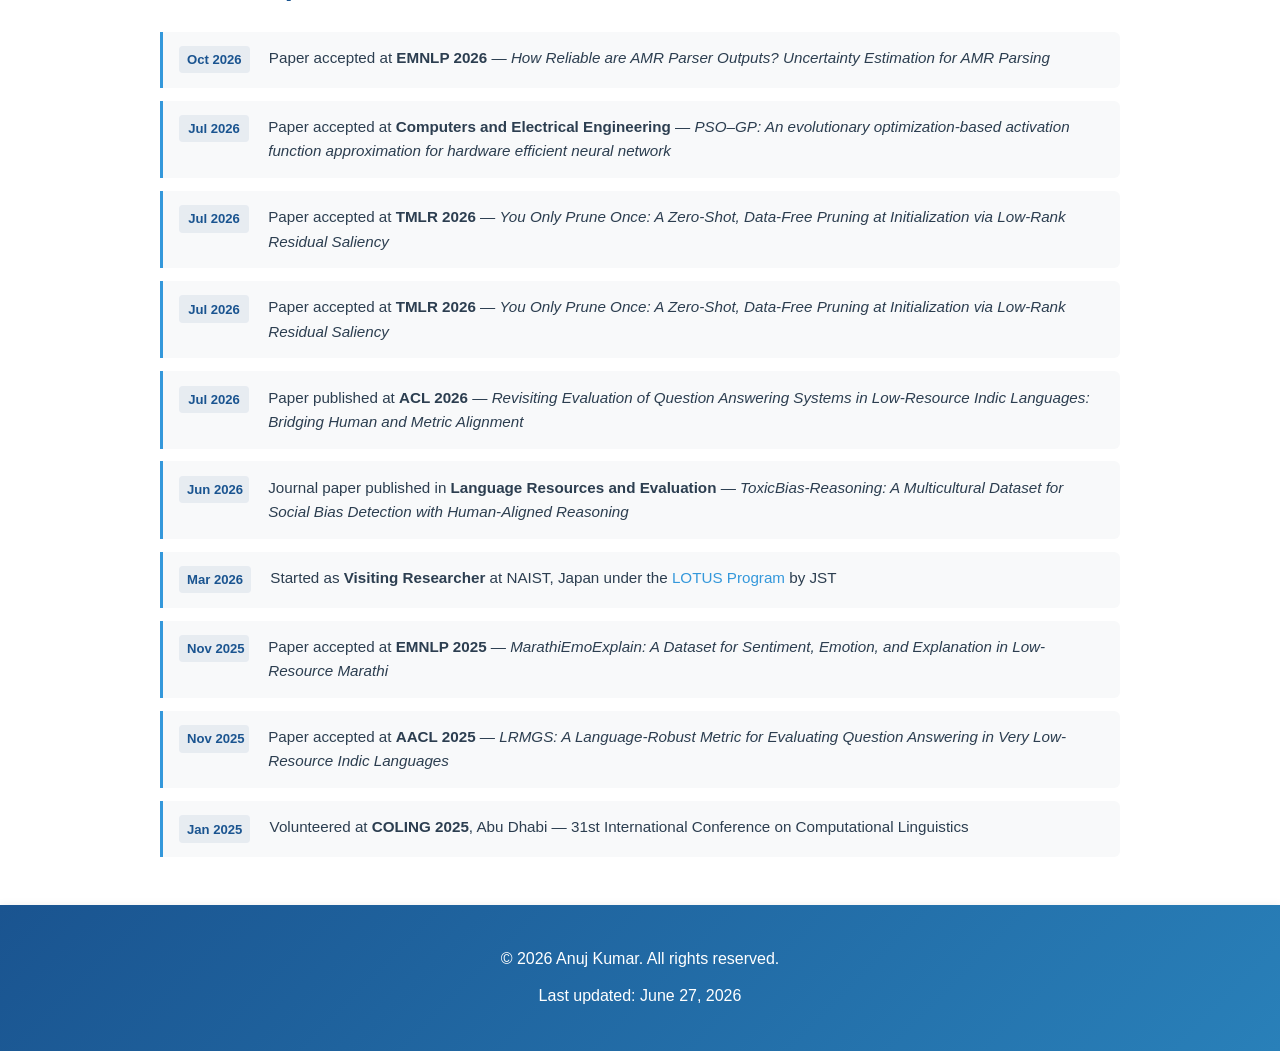
==== commit 214df130: "Update news section with recent paper acceptances Added recent updates about accepted papers and pub" ====
--- a/index.html
+++ b/index.html
@@ -20,7 +20,7 @@
     <!-- Navigation -->
     <nav class="navbar">
         <div class="container">
-            <div class="logo">Anuj Kumar</div>
+            <a href="index.html" class="logo">Anuj Kumar</a>
             <ul class="nav-menu">
                 <li><a href="index.html" class="active">Home</a></li>
                 <li><a href="education.html">Academics</a></li>
@@ -94,6 +94,18 @@
             <h2>Recent Updates</h2>
             <ul class="news-list">
                 <li class="news-item">
+                    <span class="news-date">Oct 2026</span>
+                    <span class="news-text">Paper accepted at <strong>EMNLP 2026</strong> — <em>How Reliable are AMR Parser Outputs? Uncertainty Estimation for AMR Parsing</em></span>
+                </li>
+                <li class="news-item">
+                    <span class="news-date">Jul 2026</span>
+                    <span class="news-text">Paper accepted at <strong>Computers and Electrical Engineering</strong> — <em>PSO–GP: An evolutionary optimization-based activation function approximation for hardware efficient neural network</em></span>
+                </li>
+                <li class="news-item">
+                    <span class="news-date">Jul 2026</span>
+                    <span class="news-text">Paper accepted at <strong>TMLR 2026</strong> — <em>You Only Prune Once: A Zero-Shot, Data-Free Pruning at Initialization via Low-Rank Residual Saliency</em></span>
+                </li>
+                <li class="news-item">
                     <span class="news-date">Jul 2026</span>
                     <span class="news-text">Paper accepted at <strong>TMLR 2026</strong> — <em>You Only Prune Once: A Zero-Shot, Data-Free Pruning at Initialization via Low-Rank Residual Saliency</em></span>
                 </li>
--- a/style.css
+++ b/style.css
@@ -53,6 +53,65 @@
     font-weight: bold;
     color: white;
     cursor: pointer;
+    text-decoration: none;
+}
+
+.logo:hover {
+    color: rgba(255,255,255,0.85);
+}
+
+/* Back-to-top button */
+#back-to-top {
+    position: fixed;
+    bottom: 2rem;
+    right: 2rem;
+    width: 44px;
+    height: 44px;
+    border-radius: 50%;
+    background: var(--primary-color);
+    color: white;
+    border: none;
+    font-size: 1.5rem;
+    line-height: 1;
+    cursor: pointer;
+    box-shadow: var(--shadow-lg);
+    opacity: 0;
+    transform: translateY(10px);
+    transition: opacity 0.3s ease, transform 0.3s ease;
+    pointer-events: none;
+    z-index: 999;
+}
+
+#back-to-top.visible {
+    opacity: 1;
+    transform: translateY(0);
+    pointer-events: auto;
+}
+
+#back-to-top:hover {
+    background: var(--secondary-color);
+}
+
+/* Toast notification */
+#toast {
+    position: fixed;
+    bottom: 5rem;
+    right: 2rem;
+    background: var(--text-dark);
+    color: white;
+    padding: 0.6rem 1.2rem;
+    border-radius: 6px;
+    font-size: 0.88rem;
+    opacity: 0;
+    transform: translateY(6px);
+    transition: opacity 0.3s ease, transform 0.3s ease;
+    pointer-events: none;
+    z-index: 1000;
+}
+
+#toast.show {
+    opacity: 1;
+    transform: translateY(0);
 }
 
 .nav-menu {
